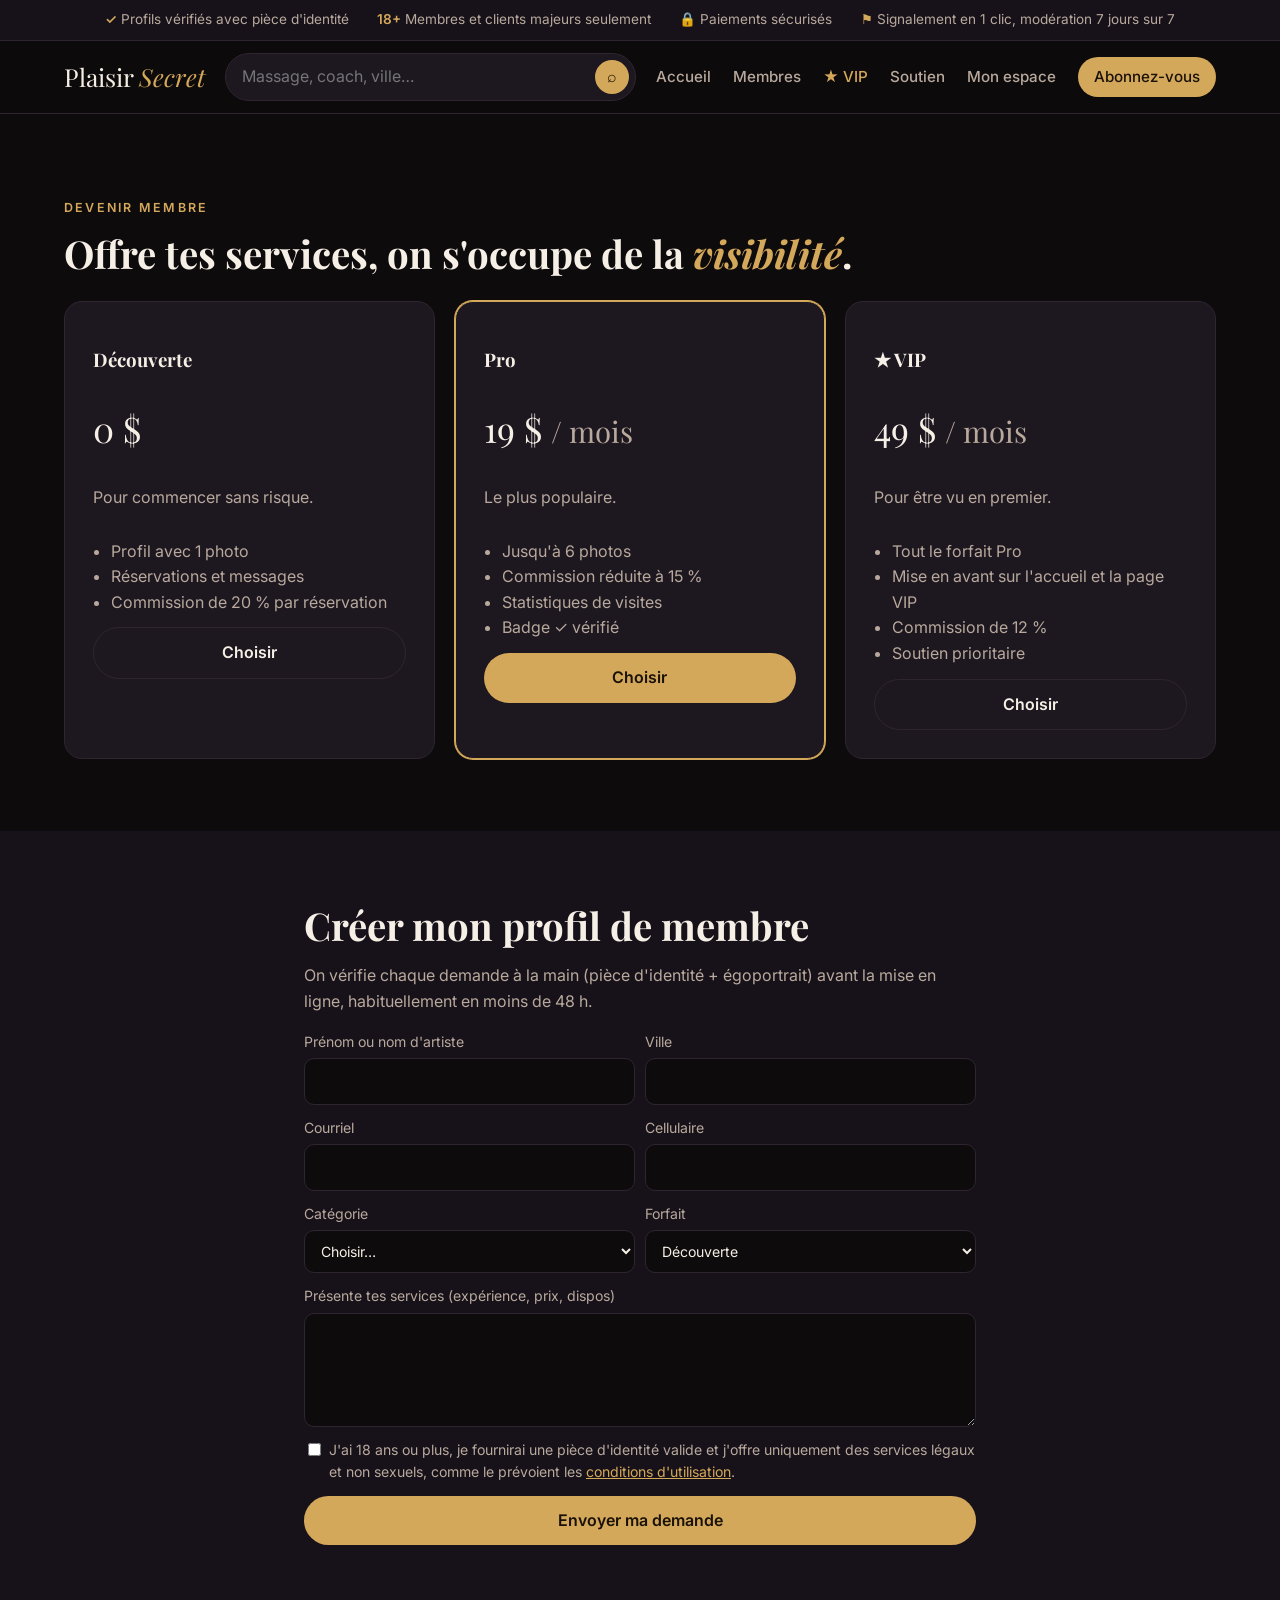
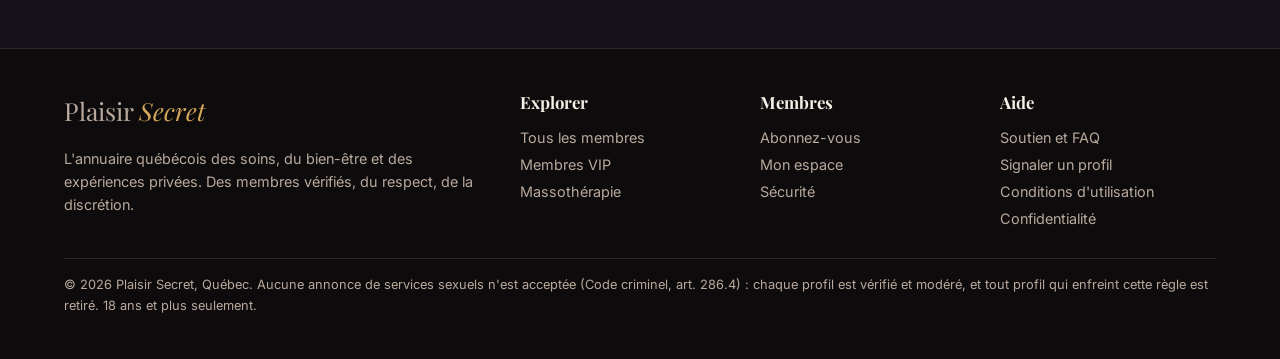
==== abonnement.html @ 3bf4d780 "Tutoiement partout dans les textes du site Co-Authored-By: Claude Opus 5.5 <noreply@anthropic.com> C" ====
<!doctype html>
<html lang="fr-CA" data-theme="velours">
<head>
  <meta charset="utf-8">
  <meta name="viewport" content="width=device-width, initial-scale=1">
  <title>Abonnez-vous · Plaisir Secret</title>
  <meta name="description" content="Deviens membre de Plaisir Secret et offre tes services aux visiteurs du Québec.">
  <link rel="preconnect" href="https://fonts.googleapis.com">
  <link rel="preconnect" href="https://fonts.gstatic.com" crossorigin>
  <link rel="stylesheet" href="https://fonts.googleapis.com/css2?family=Cormorant+Garamond:ital,wght@0,500;0,600;1,500&family=DM+Sans:wght@400;500;700&family=DM+Serif+Display:ital@0;1&family=Inter:wght@400;500;600;700&family=Lato:wght@400;700&family=Montserrat:wght@600;800&family=Playfair+Display:ital,wght@0,500;0,700;1,500&display=swap">
  <link rel="stylesheet" href="styles.css">
  <script src="config.js"></script>
</head>
<body data-page="abonnement">
<div id="site-header"></div>
<main>

<section class="section"><div class="wrap">
  <div class="section-head"><div><p class="eyebrow">Devenir membre</p><h2>Offre tes services, on s'occupe de la <em>visibilité</em>.</h2></div></div>
  <div class="plans">
    <div class="plan"><h3>Découverte</h3><div class="p">0 $</div><p class="muted">Pour commencer sans risque.</p><ul><li>Profil avec 1 photo</li><li>Réservations et messages</li><li>Commission de 20 % par réservation</li></ul><a class="btn btn-ghost" href="#inscription">Choisir</a></div>
    <div class="plan top"><h3>Pro</h3><div class="p">19 $ <small class="muted">/ mois</small></div><p class="muted">Le plus populaire.</p><ul><li>Jusqu'à 6 photos</li><li>Commission réduite à 15 %</li><li>Statistiques de visites</li><li>Badge ✓ vérifié</li></ul><a class="btn" href="#inscription">Choisir</a></div>
    <div class="plan"><h3>★ VIP</h3><div class="p">49 $ <small class="muted">/ mois</small></div><p class="muted">Pour être vu en premier.</p><ul><li>Tout le forfait Pro</li><li>Mise en avant sur l'accueil et la page VIP</li><li>Commission de 12 %</li><li>Soutien prioritaire</li></ul><a class="btn btn-ghost" href="#inscription">Choisir</a></div>
  </div>
</div></section>
<section class="section section-alt" id="inscription"><div class="wrap" style="max-width:720px">
  <h2>Créer mon profil de membre</h2>
  <p class="muted">On vérifie chaque demande à la main (pièce d'identité + égoportrait) avant la mise en ligne, habituellement en moins de 48 h.</p>
  <form class="form" data-form="inscription">
    <input type="hidden" name="_sujet" value="Nouvelle inscription de membre">
    <div class="two"><label>Prénom ou nom d'artiste<input name="nom" required></label><label>Ville<input name="ville" required></label></div>
    <div class="two"><label>Courriel<input type="email" name="courriel" required></label><label>Cellulaire<input type="tel" name="telephone" required></label></div>
    <div class="two"><label>Catégorie<select name="categorie" required><option value="">Choisir…</option><option>Massothérapie</option><option>Soins et bien-être</option><option>Coaching</option><option>Accompagnement et sorties</option><option>Ménage</option><option>Espaces privés</option></select></label>
    <label>Forfait<select name="forfait"><option>Découverte</option><option>Pro</option><option>VIP</option></select></label></div>
    <label>Présente tes services (expérience, prix, dispos)<textarea name="presentation" rows="4" required></textarea></label>
    <label class="check"><input type="checkbox" required> <span>J'ai 18 ans ou plus, je fournirai une pièce d'identité valide et j'offre uniquement des services légaux et non sexuels, comme le prévoient les <a href="conditions.html">conditions d'utilisation</a>.</span></label>
    <button class="btn" type="submit">Envoyer ma demande</button>
    <p class="form-status" role="status"></p>
  </form>
</div></section>
</main>
<div id="site-footer"></div>
<script src="data.js"></script>
<script src="layout.js"></script>
<script src="script.js"></script>
</body>
</html>
---- styles.css ----
/* ===== Plaisir Secret : styles =====
   Les couleurs du site sont regroupées par thème (data-theme sur <html>).
   Pour changer de thème, modifie data-theme dans layout.js (THEME_PAR_DEFAUT). */

:root, [data-theme="velours"] {
  /* A. Velours noir et or */
  --bg: #0e0b0d; --bg-alt: #17121a; --card: #1d1720; --text: #f6efe6; --muted: #b8a99c;
  --accent: #d4a85a; --accent-2: #f1d595; --on-accent: #1a1208; --line: #2f2530;
  --hero-overlay: linear-gradient(90deg, rgba(14,11,13,.95) 0%, rgba(14,11,13,.75) 45%, rgba(14,11,13,.2) 100%);
  --font-title: "Playfair Display", Georgia, serif; --font-body: "Inter", system-ui, sans-serif;
  --radius: 14px; --badge: #2a2216;
}
[data-theme="bordeaux"] {
  /* B. Bordeaux et rose poudré */
  --bg: #1f0a10; --bg-alt: #2a0f17; --card: #33131d; --text: #fbeef0; --muted: #d9b3bb;
  --accent: #e8a4b0; --accent-2: #f7d3d9; --on-accent: #3a0d18; --line: #4a1d2a;
  --hero-overlay: linear-gradient(90deg, rgba(31,10,16,.96) 0%, rgba(58,12,26,.75) 50%, rgba(31,10,16,.15) 100%);
  --font-title: "Cormorant Garamond", Georgia, serif; --font-body: "Lato", system-ui, sans-serif;
  --radius: 4px; --badge: #4a1d2a;
}
[data-theme="nuit"] {
  /* C. Nuit violette et néon rose */
  --bg: #0b0716; --bg-alt: #130c24; --card: #1a1130; --text: #f3eefe; --muted: #a99cc8;
  --accent: #ff4fa3; --accent-2: #b46bff; --on-accent: #ffffff; --line: #2c1f4a;
  --hero-overlay: linear-gradient(100deg, rgba(11,7,22,.96) 0%, rgba(40,10,60,.78) 50%, rgba(11,7,22,.2) 100%);
  --font-title: "Montserrat", system-ui, sans-serif; --font-body: "Inter", system-ui, sans-serif;
  --radius: 18px; --badge: #2c1645;
}
[data-theme="creme"] {
  /* D. Crème, terracotta et noir (clair, spa chic) */
  --bg: #f7f1ea; --bg-alt: #efe5da; --card: #ffffff; --text: #2a1d17; --muted: #7a665a;
  --accent: #b5543b; --accent-2: #d98a6c; --on-accent: #ffffff; --line: #e2d3c4;
  --hero-overlay: linear-gradient(90deg, rgba(247,241,234,.97) 0%, rgba(247,241,234,.85) 45%, rgba(247,241,234,.05) 100%);
  --font-title: "DM Serif Display", Georgia, serif; --font-body: "DM Sans", system-ui, sans-serif;
  --radius: 10px; --badge: #f3e0d6;
}
[data-theme="nuit"] .btn { background: linear-gradient(90deg, var(--accent), var(--accent-2)); }
[data-theme="nuit"] .logo span, [data-theme="nuit"] h1 em { background: linear-gradient(90deg, var(--accent), var(--accent-2)); -webkit-background-clip: text; background-clip: text; color: transparent; }
[data-theme="bordeaux"] h1, [data-theme="bordeaux"] h2 { font-weight: 500; letter-spacing: .01em; }
[data-theme="nuit"] h1, [data-theme="nuit"] h2 { font-weight: 800; letter-spacing: -.02em; }

* { box-sizing: border-box; }
html { scroll-behavior: smooth; }
body { margin: 0; background: var(--bg); color: var(--text); font-family: var(--font-body); line-height: 1.6; font-size: 16px; }
img { max-width: 100%; display: block; }
a { color: var(--accent); }
h1, h2, h3 { font-family: var(--font-title); line-height: 1.15; }
h1 em, h2 em { font-style: italic; color: var(--accent); }
.wrap { max-width: 1200px; margin: 0 auto; padding: 0 24px; }
.muted { color: var(--muted); }
.hidden { display: none !important; }

/* ----- Barre du haut ----- */
.topbar { position: sticky; top: 0; z-index: 20; background: color-mix(in srgb, var(--bg) 92%, transparent); backdrop-filter: blur(10px); border-bottom: 1px solid var(--line); }
.topbar .wrap { display: flex; align-items: center; gap: 20px; height: 72px; }
.logo { font-family: var(--font-title); font-size: 1.55rem; color: var(--text); text-decoration: none; white-space: nowrap; }
.logo span { color: var(--accent); font-style: italic; }
.search { flex: 1; display: flex; align-items: center; max-width: 420px; background: var(--card); border: 1px solid var(--line); border-radius: 999px; padding: 0 6px 0 16px; }
.search input { flex: 1; border: 0; background: transparent; color: var(--text); font: inherit; padding: 10px 0; outline: none; min-width: 0; }
.search button { border: 0; background: var(--accent); color: var(--on-accent); border-radius: 999px; width: 34px; height: 34px; cursor: pointer; font-size: 1rem; }
.mainnav { display: flex; align-items: center; gap: 22px; margin-left: auto; }
.mainnav a { color: var(--muted); text-decoration: none; font-weight: 500; font-size: .95rem; }
.mainnav a:hover, .mainnav a.actif { color: var(--text); }
.mainnav a.vip { color: var(--accent); }
.burger { display: none; margin-left: auto; background: none; border: 1px solid var(--line); color: var(--text); border-radius: 8px; padding: 6px 10px; font-size: 1.1rem; }

/* ----- Boutons ----- */
.btn { display: inline-flex; align-items: center; justify-content: center; gap: 8px; padding: 12px 22px; border: none; border-radius: 999px; background: var(--accent); color: var(--on-accent) !important; font: inherit; font-weight: 600; text-decoration: none; cursor: pointer; white-space: nowrap; }
.btn:hover { filter: brightness(1.08); }
.btn-small { padding: 8px 16px; font-size: .9rem; }
.btn-ghost { background: transparent !important; color: var(--text) !important; border: 1px solid var(--line); }
.btn-ghost:hover { border-color: var(--accent); }
.btn-block { width: 100%; }

/* ----- Bandeau confiance ----- */
.trustbar { background: var(--bg-alt); border-bottom: 1px solid var(--line); font-size: .85rem; color: var(--muted); }
.trustbar .wrap { display: flex; gap: 28px; justify-content: center; flex-wrap: wrap; padding-top: 9px; padding-bottom: 9px; }
.trustbar b { color: var(--accent); font-weight: 600; }

/* ----- Accueil ----- */
.hero { position: relative; min-height: 520px; display: flex; align-items: center; background: var(--bg) url("assets/img/hero.jpg") right center / cover no-repeat; }
.hero::before { content: ""; position: absolute; inset: 0; background: var(--hero-overlay); }
.hero .wrap { position: relative; width: 100%; }
.hero-text { max-width: 580px; }
.eyebrow { color: var(--accent); letter-spacing: .18em; text-transform: uppercase; font-size: .78rem; font-weight: 600; }
.hero h1 { font-size: clamp(2.2rem, 5vw, 3.8rem); margin: 10px 0 18px; }
.lead { color: var(--muted); font-size: 1.12rem; margin: 0 0 28px; }
.hero-actions { display: flex; gap: 12px; flex-wrap: wrap; }
.hero-stats { display: flex; gap: 32px; margin-top: 36px; }
.hero-stats strong { display: block; font-family: var(--font-title); font-size: 1.7rem; color: var(--text); }
.hero-stats span { color: var(--muted); font-size: .85rem; }

.section { padding: 72px 0; }
.section-alt { background: var(--bg-alt); }
.section-head { display: flex; justify-content: space-between; align-items: end; gap: 16px; margin-bottom: 26px; flex-wrap: wrap; }
.section h2 { font-size: clamp(1.7rem, 3vw, 2.4rem); margin: 0; }

.chips { display: flex; gap: 10px; flex-wrap: wrap; margin-bottom: 28px; }
.chip { border: 1px solid var(--line); background: var(--card); color: var(--muted); padding: 8px 16px; border-radius: 999px; cursor: pointer; font: inherit; font-size: .9rem; }
.chip.actif, .chip:hover { border-color: var(--accent); color: var(--text); }
.chip.actif { background: var(--accent); color: var(--on-accent); }

/* ----- Grille de profils ----- */
.grid { display: grid; grid-template-columns: repeat(auto-fill, minmax(230px, 1fr)); gap: 22px; }
.pcard { position: relative; display: block; background: var(--card); border: 1px solid var(--line); border-radius: var(--radius); overflow: hidden; text-decoration: none; color: var(--text); transition: transform .2s, border-color .2s; }
.pcard:hover { transform: translateY(-4px); border-color: var(--accent); }
.pcard .ph { aspect-ratio: 4 / 5; overflow: hidden; position: relative; }
.pcard .ph img { width: 100%; height: 100%; object-fit: cover; }
.pcard .ph::after { content: ""; position: absolute; inset: 55% 0 0; background: linear-gradient(transparent, rgba(0,0,0,.65)); }
.pcard .over { position: absolute; left: 14px; right: 14px; bottom: 12px; z-index: 1; color: #fff; }
.pcard .over h3 { margin: 0; font-size: 1.35rem; color: #fff; }
.pcard .over small { opacity: .9; }
.pcard .body { padding: 12px 14px 14px; display: grid; gap: 4px; }
.pcard .cat { font-size: .78rem; text-transform: uppercase; letter-spacing: .1em; color: var(--accent); font-weight: 600; }
.pcard .row { display: flex; justify-content: space-between; align-items: center; font-size: .9rem; color: var(--muted); }
.pcard .price { color: var(--text); font-weight: 700; }
.tags { position: absolute; top: 12px; left: 12px; right: 12px; display: flex; justify-content: space-between; z-index: 1; }
.badge { display: inline-flex; align-items: center; gap: 4px; font-size: .72rem; font-weight: 700; padding: 4px 9px; border-radius: 999px; background: rgba(0,0,0,.6); color: #fff; backdrop-filter: blur(4px); }
.badge.ok { background: rgba(22, 120, 80, .9); }
.badge.vip { background: var(--accent); color: var(--on-accent); }
.empty { color: var(--muted); padding: 30px 0; }

/* ----- Sécurité ----- */
.safety { display: grid; grid-template-columns: repeat(4, 1fr); gap: 18px; }
.safety .item { background: var(--card); border: 1px solid var(--line); border-radius: var(--radius); padding: 22px; }
.safety .ico { font-size: 1.6rem; }
.safety h3 { margin: 8px 0 6px; font-size: 1.15rem; }
.safety p { margin: 0; color: var(--muted); font-size: .93rem; }

.cta-band { display: grid; grid-template-columns: 1.2fr 1fr; gap: 30px; align-items: center; background: var(--card); border: 1px solid var(--line); border-radius: calc(var(--radius) + 6px); padding: 40px; }
.cta-band ul { margin: 0; padding-left: 20px; color: var(--muted); }

/* ----- Profil ----- */
.crumbs { font-size: .88rem; color: var(--muted); padding: 18px 0 0; }
.crumbs a { color: var(--muted); }
.profile { display: grid; grid-template-columns: 1.05fr 1fr 360px; gap: 30px; padding: 22px 0 70px; align-items: start; }
.gallery img { width: 100%; aspect-ratio: 4 / 5; object-fit: cover; border-radius: var(--radius); }
.profile h1 { font-size: 2.6rem; margin: 0; }
.profile .sub { color: var(--muted); margin: 6px 0 14px; }
.badges { display: flex; gap: 8px; flex-wrap: wrap; margin-bottom: 18px; }
.badges .badge { position: static; font-size: .78rem; padding: 6px 11px; }
.badge.soft { background: var(--badge); color: var(--text); }
.block { border-top: 1px solid var(--line); padding: 18px 0; }
.block h2 { font-size: 1.25rem; margin: 0 0 10px; }
.block p { margin: 0; color: var(--muted); }
.svc { display: flex; justify-content: space-between; gap: 12px; padding: 9px 0; border-bottom: 1px dashed var(--line); }
.svc:last-child { border: 0; }
.svc b { white-space: nowrap; color: var(--accent); }
.week { display: grid; grid-template-columns: repeat(7, 1fr); gap: 6px; text-align: center; font-size: .78rem; }
.week div { background: var(--card); border: 1px solid var(--line); border-radius: 8px; padding: 8px 2px; }
.week div.off { opacity: .4; }
.week strong { display: block; text-transform: capitalize; font-size: .82rem; }
.booking { position: sticky; top: 92px; background: var(--card); border: 1px solid var(--line); border-radius: calc(var(--radius) + 4px); padding: 22px; display: grid; gap: 12px; }
.booking .from { font-size: .9rem; color: var(--muted); }
.booking .from b { font-size: 1.7rem; color: var(--text); font-family: var(--font-title); }
.contact-row { display: grid; grid-template-columns: 1fr 1fr; gap: 10px; }
.secure-note { font-size: .8rem; color: var(--muted); text-align: center; margin: 0; }
.report { background: none; border: 0; color: var(--muted); font: inherit; font-size: .85rem; text-decoration: underline; cursor: pointer; padding: 0; }
.tips { background: var(--bg-alt); border: 1px solid var(--line); border-radius: var(--radius); padding: 16px; font-size: .88rem; color: var(--muted); }
.tips strong { color: var(--text); }
.tips ul { margin: 6px 0 0; padding-left: 18px; }

/* ----- Formulaires ----- */
.form { display: grid; gap: 12px; }
.form label { display: grid; gap: 5px; font-size: .88rem; color: var(--muted); }
.form input, .form select, .form textarea { width: 100%; padding: 11px 12px; border-radius: 10px; border: 1px solid var(--line); background: var(--bg); color: var(--text); font: inherit; }
.form input:focus, .form select:focus, .form textarea:focus { outline: 2px solid var(--accent); border-color: transparent; }
.form .two { display: grid; grid-template-columns: 1fr 1fr; gap: 10px; }
.check { display: flex !important; grid-template-columns: none; gap: 9px; align-items: flex-start; }
.check input { width: auto !important; margin-top: 4px; }
.form-status { min-height: 1.3em; color: var(--accent); margin: 0; font-size: .9rem; }

/* ----- Modale ----- */
.modal { position: fixed; inset: 0; z-index: 50; background: rgba(0,0,0,.65); display: grid; place-items: center; padding: 16px; }
.modal-box { background: var(--card); border: 1px solid var(--line); border-radius: calc(var(--radius) + 4px); padding: 26px; width: min(480px, 100%); max-height: 90vh; overflow: auto; }
.modal-box h2 { margin-top: 0; }
.modal-close { float: right; background: none; border: 0; color: var(--muted); font-size: 1.4rem; cursor: pointer; }

/* ----- Espace membre ----- */
.dash { display: grid; grid-template-columns: 240px 1fr; gap: 28px; padding: 30px 0 70px; }
.side { background: var(--card); border: 1px solid var(--line); border-radius: var(--radius); padding: 18px; align-self: start; display: grid; gap: 4px; }
.side .me { display: flex; gap: 12px; align-items: center; padding-bottom: 14px; margin-bottom: 8px; border-bottom: 1px solid var(--line); }
.side .me img { width: 52px; height: 52px; border-radius: 50%; object-fit: cover; }
.side a { color: var(--muted); text-decoration: none; padding: 9px 10px; border-radius: 8px; font-size: .93rem; }
.side a.actif, .side a:hover { background: var(--bg-alt); color: var(--text); }
.panel { background: var(--card); border: 1px solid var(--line); border-radius: var(--radius); padding: 26px; margin-bottom: 22px; }
.panel h2 { margin: 0 0 4px; font-size: 1.4rem; }
.panel > p.muted { margin: 0 0 18px; font-size: .92rem; }
.status-row { display: grid; grid-template-columns: repeat(4, 1fr); gap: 14px; margin-bottom: 22px; }
.stat { background: var(--card); border: 1px solid var(--line); border-radius: var(--radius); padding: 16px; }
.stat strong { display: block; font-size: 1.5rem; font-family: var(--font-title); }
.stat span { color: var(--muted); font-size: .85rem; }
.stat.ok strong { color: #2fae74; }
.photo-edit { display: flex; gap: 18px; align-items: center; }
.photo-edit img { width: 110px; height: 130px; object-fit: cover; border-radius: var(--radius); }
.svc-pick { display: grid; grid-template-columns: repeat(3, 1fr); gap: 10px; }
.svc-pick label { border: 1px solid var(--line); border-radius: 10px; padding: 10px 12px; display: flex; gap: 8px; align-items: center; color: var(--text); cursor: pointer; }
.svc-pick input { width: auto; }
.svc-pick label:has(input:checked) { border-color: var(--accent); background: var(--badge); }
.avail { display: grid; grid-template-columns: 70px repeat(2, 1fr) 70px; gap: 8px 10px; align-items: center; font-size: .9rem; }
.avail input[type="time"] { padding: 7px 8px; }
.legal-note { font-size: .82rem; color: var(--muted); border-left: 3px solid var(--accent); padding: 8px 12px; background: var(--bg-alt); border-radius: 0 8px 8px 0; }

/* ----- Abonnement ----- */
.plans { display: grid; grid-template-columns: repeat(3, 1fr); gap: 20px; }
.plan { background: var(--card); border: 1px solid var(--line); border-radius: calc(var(--radius) + 4px); padding: 28px; display: grid; gap: 12px; align-content: start; }
.plan.top { border-color: var(--accent); box-shadow: 0 0 0 1px var(--accent); }
.plan .p { font-family: var(--font-title); font-size: 2.2rem; }
.plan ul { margin: 0; padding-left: 18px; color: var(--muted); }

/* ----- FAQ / pages texte ----- */
.faq details { background: var(--card); border: 1px solid var(--line); border-radius: var(--radius); padding: 16px 20px; margin-bottom: 10px; }
.faq summary { cursor: pointer; font-weight: 600; }
.faq p { color: var(--muted); margin: 10px 0 0; }
.legal { max-width: 780px; margin: 0 auto; padding: 50px 24px; }
.legal h2 { margin-top: 32px; font-size: 1.35rem; }
.legal p, .legal li { color: var(--muted); }

/* ----- Pied de page ----- */
.footer { border-top: 1px solid var(--line); padding: 40px 0 30px; color: var(--muted); font-size: .9rem; }
.footer .cols { display: grid; grid-template-columns: 2fr 1fr 1fr 1fr; gap: 24px; }
.footer h4 { color: var(--text); margin: 0 0 8px; font-family: var(--font-title); font-size: 1.05rem; }
.footer a { color: var(--muted); text-decoration: none; display: block; padding: 2px 0; }
.footer a:hover { color: var(--accent); }
.footer .law { margin-top: 26px; padding-top: 16px; border-top: 1px solid var(--line); font-size: .8rem; }

/* ----- Téléphone ----- */
@media (max-width: 1000px) {
  .profile { grid-template-columns: 1fr 1fr; }
  .booking { grid-column: 1 / -1; position: static; }
  .safety { grid-template-columns: 1fr 1fr; }
  .search { display: none; }
}
@media (max-width: 760px) {
  .wrap { padding: 0 16px; }
  .topbar .wrap { height: 62px; }
  .burger { display: block; }
  .mainnav { display: none; position: absolute; top: 62px; left: 0; right: 0; flex-direction: column; align-items: stretch; gap: 0; background: var(--bg); border-bottom: 1px solid var(--line); padding: 8px 16px 16px; }
  .mainnav.open { display: flex; }
  .mainnav a { padding: 10px 0; }
  .mobile-search { display: flex !important; max-width: none; margin: 12px 0 0; }
  .hero { min-height: 460px; background-position: 70% center; }
  .hero-stats { gap: 20px; }
  .grid { grid-template-columns: 1fr 1fr; gap: 12px; }
  .pcard .over h3 { font-size: 1.1rem; }
  .profile, .dash, .cta-band, .plans, .footer .cols, .status-row { grid-template-columns: 1fr; }
  .safety { grid-template-columns: 1fr; }
  .svc-pick { grid-template-columns: 1fr 1fr; }
  .form .two { grid-template-columns: 1fr; }
  .cta-band { padding: 24px; }
  .section { padding: 52px 0; }
}
@media (max-width: 760px) {
  .hero::before { background: linear-gradient(180deg, color-mix(in srgb, var(--bg) 70%, transparent) 0%, color-mix(in srgb, var(--bg) 92%, transparent) 100%); }
}
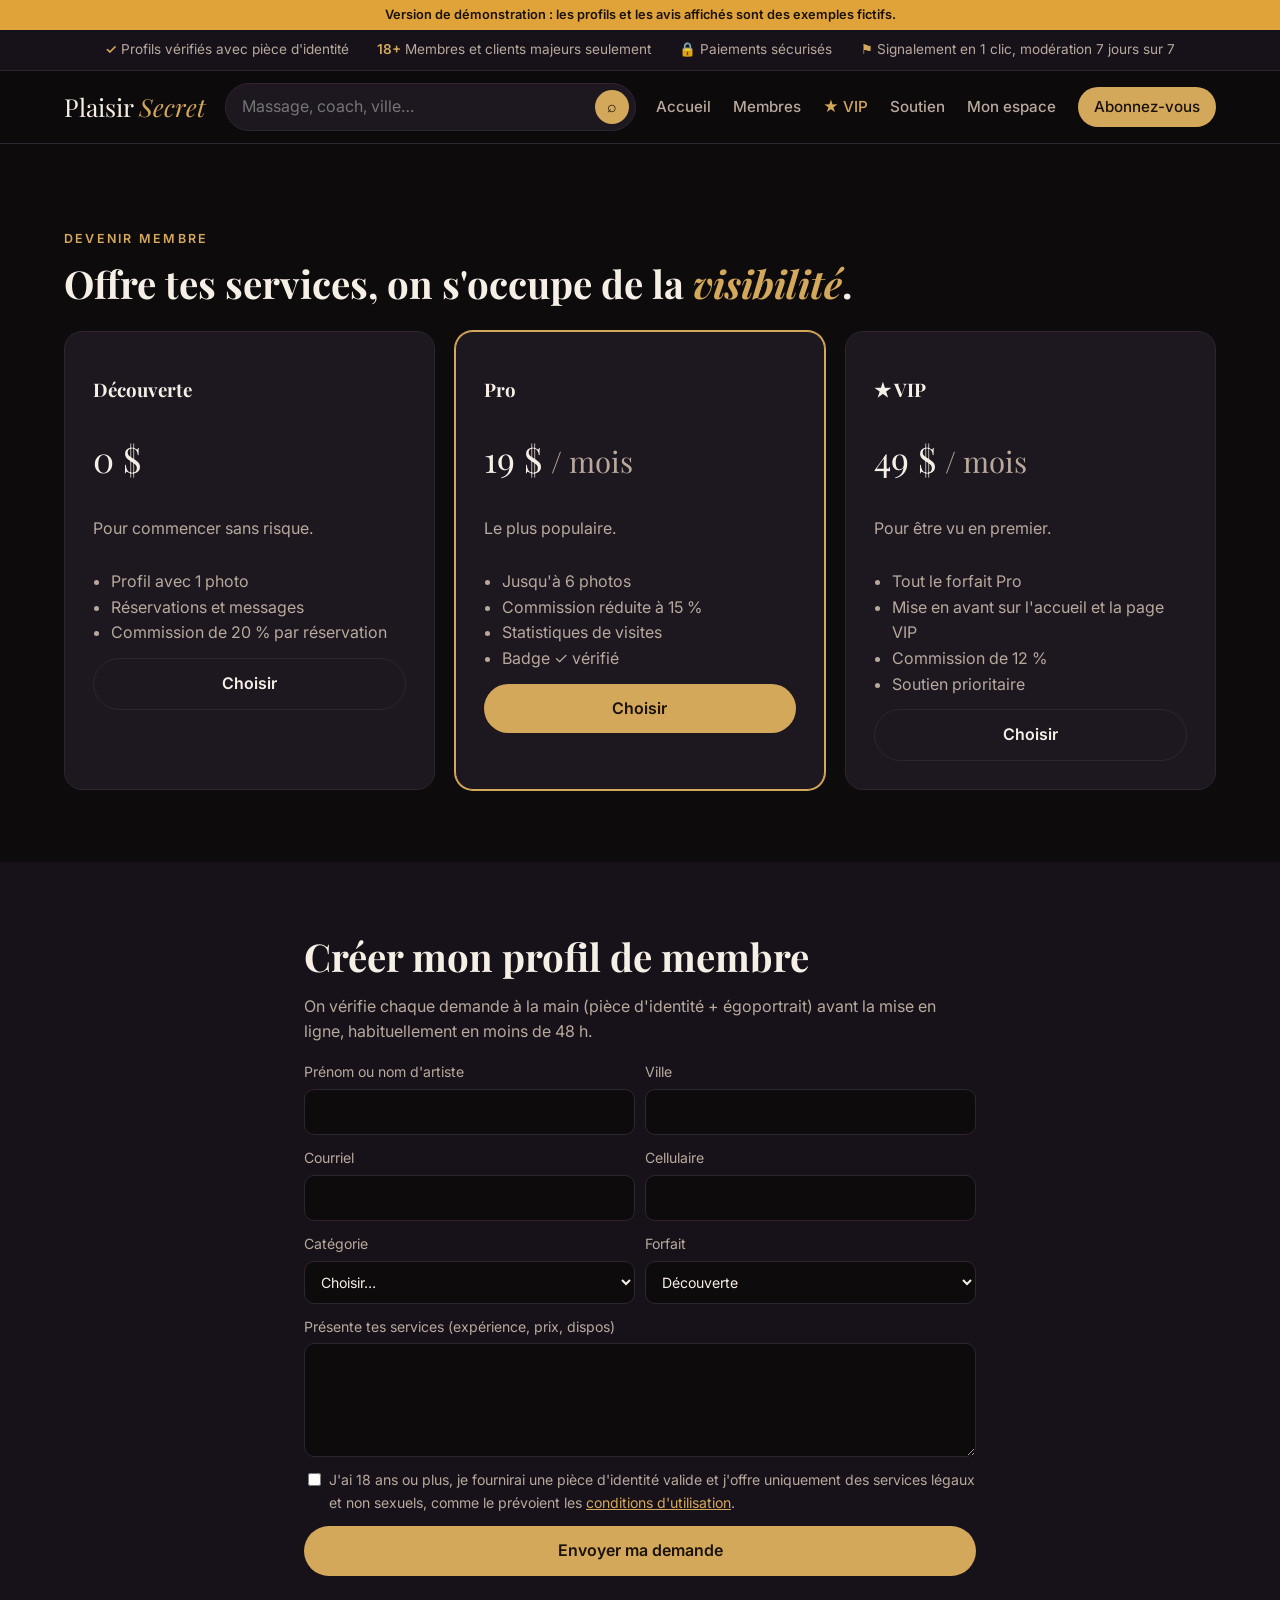
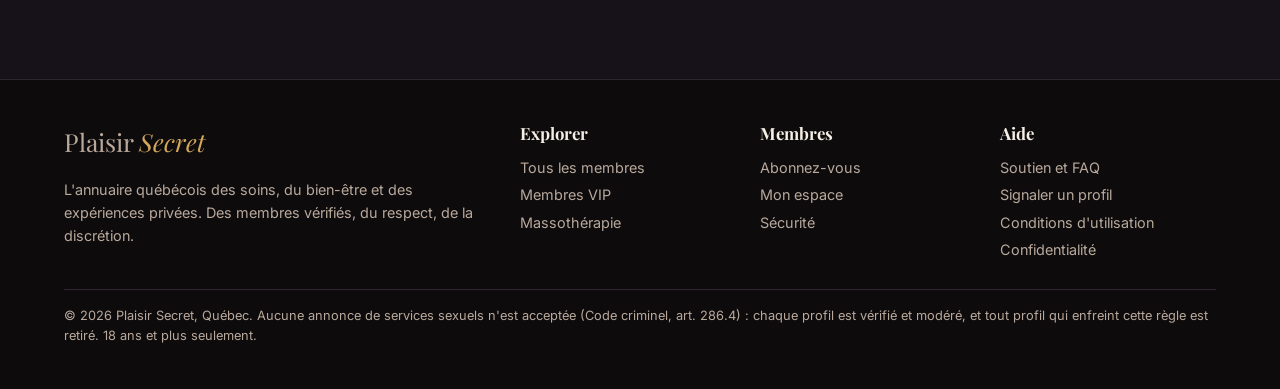
==== commit 12fc4c99: "Étape 4 : accompagnatrices, avis vérifiés et préparation du lancement Trois profils d'accompagnement" ====
--- a/abonnement.html
+++ b/abonnement.html
@@ -2,12 +2,27 @@
 <html lang="fr-CA" data-theme="velours">
 <head>
   <meta charset="utf-8">
-  <meta name="viewport" content="width=device-width, initial-scale=1">
+  <meta name="viewport" content="width=device-width, initial-scale=1, viewport-fit=cover">
   <title>Abonnez-vous · Plaisir Secret</title>
   <meta name="description" content="Deviens membre de Plaisir Secret et offre tes services aux visiteurs du Québec.">
   <link rel="preconnect" href="https://fonts.googleapis.com">
   <link rel="preconnect" href="https://fonts.gstatic.com" crossorigin>
-  <link rel="stylesheet" href="https://fonts.googleapis.com/css2?family=Cormorant+Garamond:ital,wght@0,500;0,600;1,500&family=DM+Sans:wght@400;500;700&family=DM+Serif+Display:ital@0;1&family=Inter:wght@400;500;600;700&family=Lato:wght@400;700&family=Montserrat:wght@600;800&family=Playfair+Display:ital,wght@0,500;0,700;1,500&display=swap">
+  <link rel="stylesheet" href="https://fonts.googleapis.com/css2?family=Inter:wght@400;500;600;700&family=Playfair+Display:ital,wght@0,500;0,700;1,500&display=swap">
+  <meta property="og:type" content="website">
+  <meta property="og:site_name" content="Plaisir Secret">
+  <meta property="og:locale" content="fr_CA">
+  <meta property="og:title" content="Plaisir Secret · Offre-toi l'expérience dont tu rêves en secret">
+  <meta property="og:description" content="Massothérapie, soins, coaching, accompagnement et salons privés au Québec. Membres vérifiés, paiement sécurisé.">
+  <meta property="og:image" content="https://plaisir-secret.vercel.app/assets/img/partage.jpg">
+  <meta name="twitter:card" content="summary_large_image">
+  <link rel="manifest" href="manifest.webmanifest">
+  <meta name="theme-color" content="#0e0b0d">
+  <meta name="apple-mobile-web-app-capable" content="yes">
+  <meta name="mobile-web-app-capable" content="yes">
+  <meta name="apple-mobile-web-app-status-bar-style" content="black-translucent">
+  <meta name="apple-mobile-web-app-title" content="Plaisir Secret">
+  <link rel="apple-touch-icon" href="assets/icons/apple-touch-icon.png">
+  <link rel="icon" type="image/png" href="assets/icons/icon-192.png">
   <link rel="stylesheet" href="styles.css">
   <script src="config.js"></script>
 </head>
@@ -18,9 +33,9 @@
 <section class="section"><div class="wrap">
   <div class="section-head"><div><p class="eyebrow">Devenir membre</p><h2>Offre tes services, on s'occupe de la <em>visibilité</em>.</h2></div></div>
   <div class="plans">
-    <div class="plan"><h3>Découverte</h3><div class="p">0 $</div><p class="muted">Pour commencer sans risque.</p><ul><li>Profil avec 1 photo</li><li>Réservations et messages</li><li>Commission de 20 % par réservation</li></ul><a class="btn btn-ghost" href="#inscription">Choisir</a></div>
-    <div class="plan top"><h3>Pro</h3><div class="p">19 $ <small class="muted">/ mois</small></div><p class="muted">Le plus populaire.</p><ul><li>Jusqu'à 6 photos</li><li>Commission réduite à 15 %</li><li>Statistiques de visites</li><li>Badge ✓ vérifié</li></ul><a class="btn" href="#inscription">Choisir</a></div>
-    <div class="plan"><h3>★ VIP</h3><div class="p">49 $ <small class="muted">/ mois</small></div><p class="muted">Pour être vu en premier.</p><ul><li>Tout le forfait Pro</li><li>Mise en avant sur l'accueil et la page VIP</li><li>Commission de 12 %</li><li>Soutien prioritaire</li></ul><a class="btn btn-ghost" href="#inscription">Choisir</a></div>
+    <div class="plan"><h3>Découverte</h3><div class="p">0 $</div><p class="muted">Pour commencer sans risque.</p><ul><li>Profil avec 1 photo</li><li>Réservations et messages</li><li>Commission de 20 % par réservation</li></ul><a class="btn btn-ghost" href="#inscription" data-forfait="decouverte">Choisir</a></div>
+    <div class="plan top"><h3>Pro</h3><div class="p">19 $ <small class="muted">/ mois</small></div><p class="muted">Le plus populaire.</p><ul><li>Jusqu'à 6 photos</li><li>Commission réduite à 15 %</li><li>Statistiques de visites</li><li>Badge ✓ vérifié</li></ul><a class="btn" href="#inscription" data-forfait="pro">Choisir</a></div>
+    <div class="plan"><h3>★ VIP</h3><div class="p">49 $ <small class="muted">/ mois</small></div><p class="muted">Pour être vu en premier.</p><ul><li>Tout le forfait Pro</li><li>Mise en avant sur l'accueil et la page VIP</li><li>Commission de 12 %</li><li>Soutien prioritaire</li></ul><a class="btn btn-ghost" href="#inscription" data-forfait="vip">Choisir</a></div>
   </div>
 </div></section>
 <section class="section section-alt" id="inscription"><div class="wrap" style="max-width:720px">
--- a/styles.css
+++ b/styles.css
@@ -253,3 +253,42 @@
 @media (max-width: 760px) {
   .hero::before { background: linear-gradient(180deg, color-mix(in srgb, var(--bg) 70%, transparent) 0%, color-mix(in srgb, var(--bg) 92%, transparent) 100%); }
 }
+
+/* ----- Appli mobile : barre d'onglets en bas ----- */
+.tabbar { display: none; }
+@media (max-width: 760px) {
+  body { padding-bottom: calc(64px + env(safe-area-inset-bottom)); }
+  .tabbar { display: grid; grid-template-columns: repeat(5, 1fr); position: fixed; left: 0; right: 0; bottom: 0; z-index: 30; background: color-mix(in srgb, var(--bg) 94%, transparent); backdrop-filter: blur(12px); border-top: 1px solid var(--line); padding-bottom: env(safe-area-inset-bottom); }
+  .tabbar a { display: grid; justify-items: center; gap: 2px; padding: 8px 0 9px; color: var(--muted); text-decoration: none; font-size: .68rem; font-weight: 600; }
+  .tabbar a span { font-size: 1.2rem; line-height: 1.1; }
+  .tabbar a.actif { color: var(--accent); }
+  .burger { display: none; }
+  .mainnav.open { display: none; }
+  .topbar .wrap { justify-content: space-between; }
+  .topbar .abo-mobile { display: inline-flex; }
+}
+.abo-mobile { display: none; }
+.installer { margin-top: 10px; }
+@media (max-width: 760px) {
+  .trustbar .wrap { flex-wrap: nowrap; overflow-x: auto; justify-content: flex-start; gap: 18px; white-space: nowrap; scrollbar-width: none; font-size: .78rem; padding-top: 7px; padding-bottom: 7px; }
+  .trustbar .wrap::-webkit-scrollbar { display: none; }
+  .gallery img { aspect-ratio: 1 / 1; }
+  .profile h1 { font-size: 2rem; }
+  .side { display: flex; overflow-x: auto; gap: 6px; padding: 10px; white-space: nowrap; scrollbar-width: none; }
+  .side .me { display: none; }
+  .side a { flex: none; }
+  .dash { padding-top: 16px; gap: 16px; }
+  .panel { padding: 18px; }
+  .avail { grid-template-columns: 44px 1fr 1fr; }
+  .avail .check { grid-column: 2 / -1; margin-top: -4px; }
+}
+@media (max-width: 760px) { .status-row { grid-template-columns: 1fr 1fr; gap: 10px; } .stat strong { font-size: 1.2rem; } }
+
+/* ----- Avis et bandeau démo ----- */
+.avis { background: var(--card); border: 1px solid var(--line); border-radius: var(--radius); padding: 14px 16px; margin-bottom: 10px; }
+.avis p { color: var(--text) !important; margin: 6px 0 !important; }
+.avis-tete { display: flex; justify-content: space-between; align-items: center; }
+.stars { color: var(--accent); letter-spacing: 2px; }
+.tag-demo { color: #e0a33a; font-weight: 600; }
+.tag-ok { color: #2fae74; font-weight: 600; }
+.demo-bar { background: #e0a33a; color: #1a1208; text-align: center; font-size: .8rem; font-weight: 600; padding: 5px 12px; }
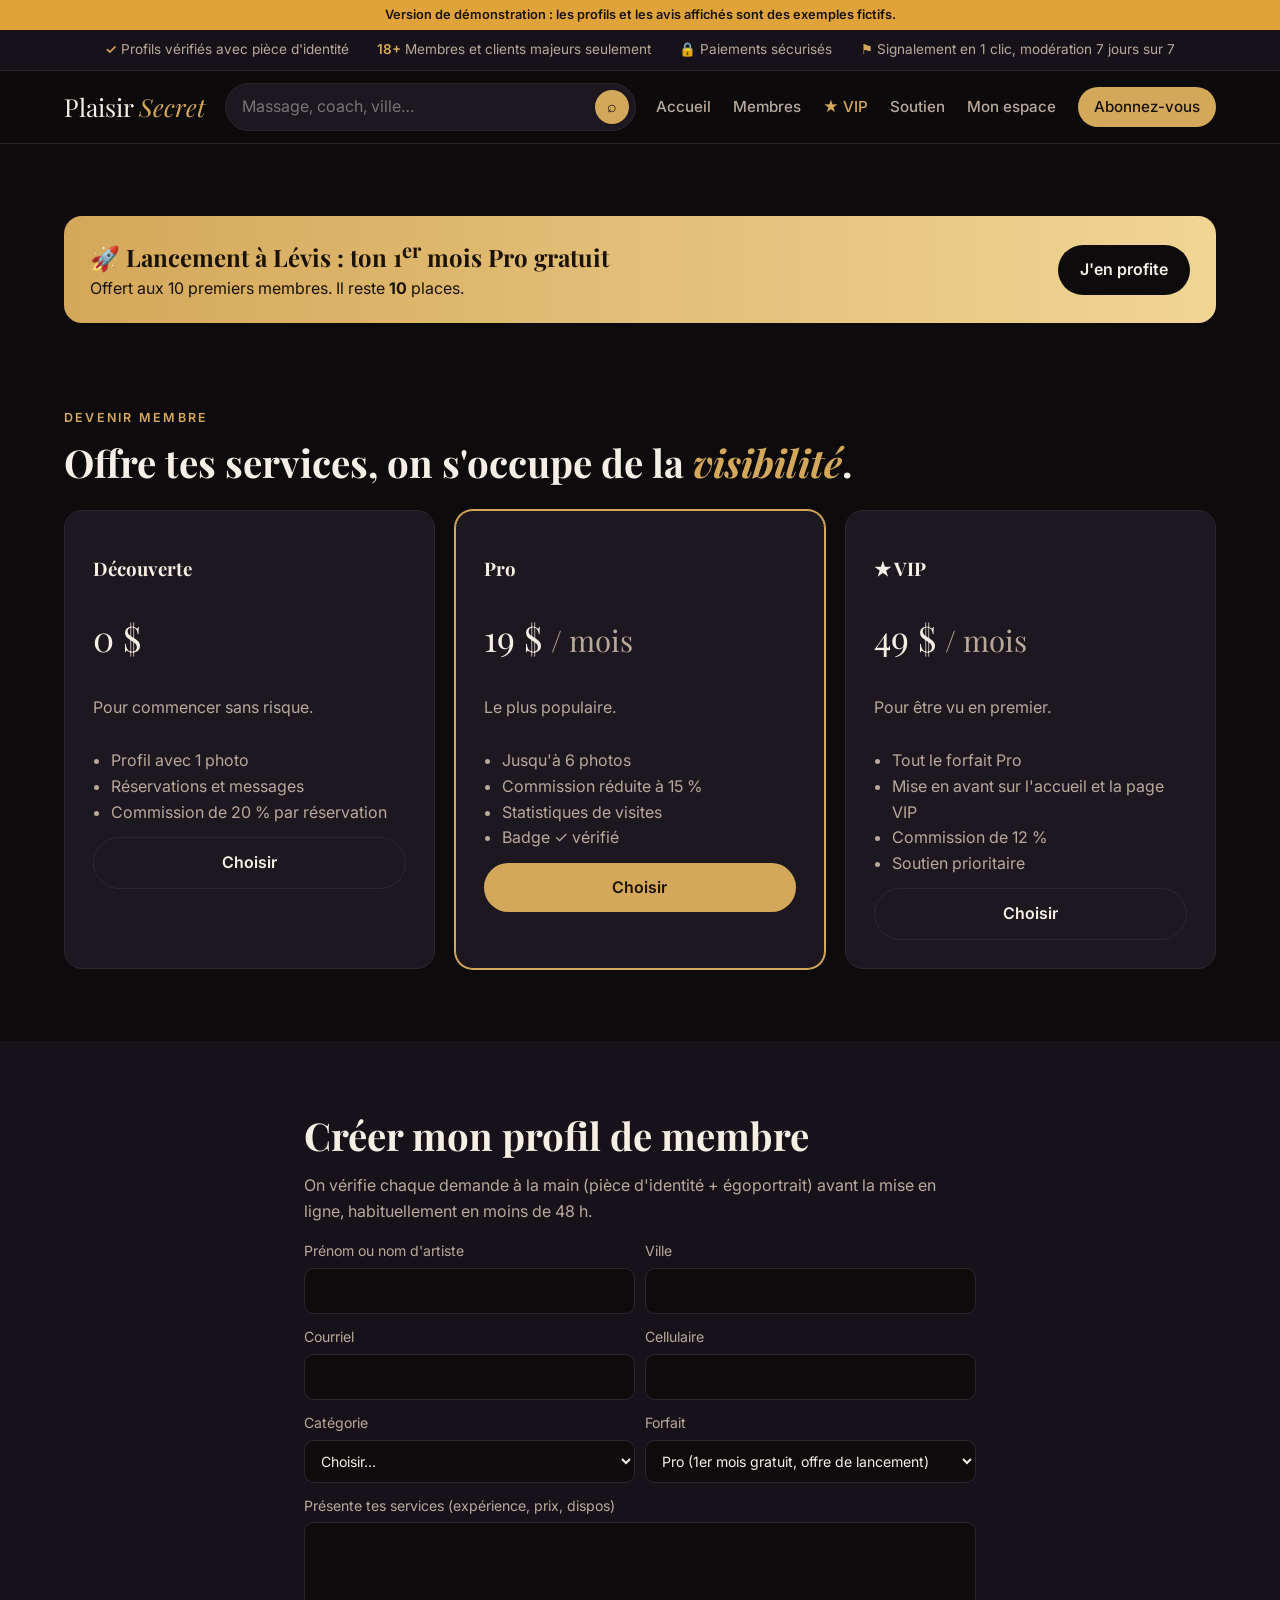
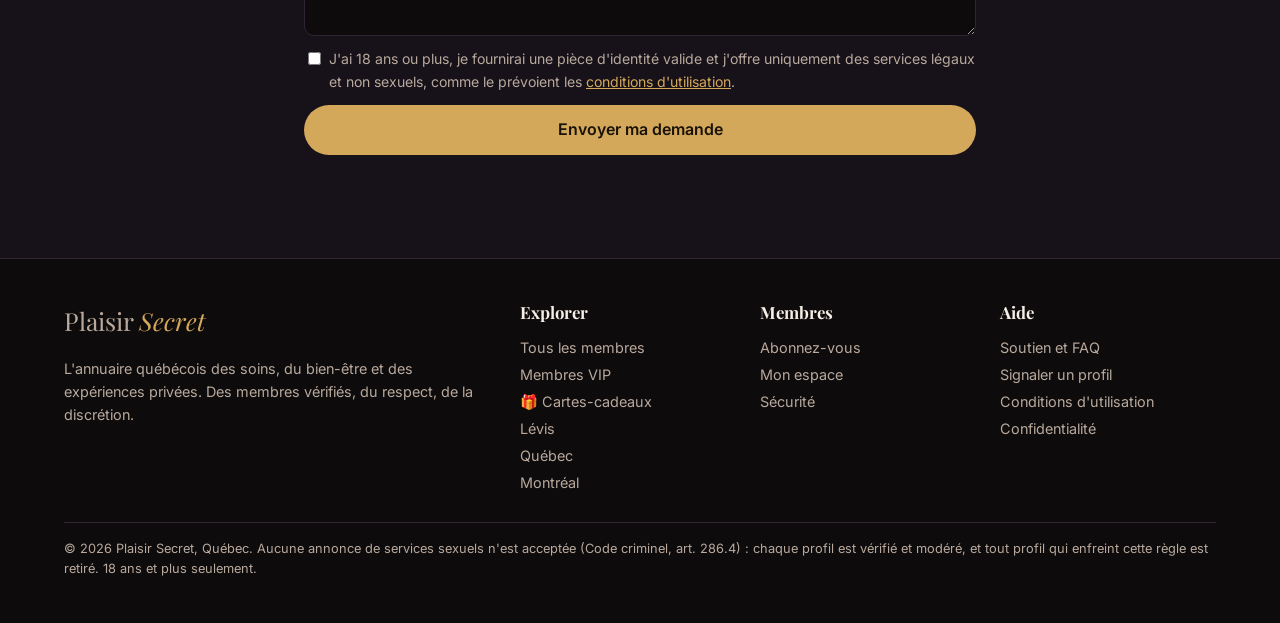
==== commit 30e2aac5: "Lancement à Lévis : offre, Dispo ce soir, cartes-cadeaux, pages par ville Offre de lancement (1er mo" ====
--- a/abonnement.html
+++ b/abonnement.html
@@ -30,6 +30,10 @@
 <div id="site-header"></div>
 <main>
 
+<section class="section" style="padding-bottom:0"><div class="wrap"><div class="promo">
+  <div><h3>🚀 Lancement à Lévis : ton 1<sup>er</sup> mois Pro gratuit</h3><p>Offert aux 10 premiers membres. Il reste <strong data-places>10</strong> places.</p></div>
+  <a class="btn" href="abonnement.html#inscription">J'en profite</a>
+</div></div></section>
 <section class="section"><div class="wrap">
   <div class="section-head"><div><p class="eyebrow">Devenir membre</p><h2>Offre tes services, on s'occupe de la <em>visibilité</em>.</h2></div></div>
   <div class="plans">
@@ -46,7 +50,7 @@
     <div class="two"><label>Prénom ou nom d'artiste<input name="nom" required></label><label>Ville<input name="ville" required></label></div>
     <div class="two"><label>Courriel<input type="email" name="courriel" required></label><label>Cellulaire<input type="tel" name="telephone" required></label></div>
     <div class="two"><label>Catégorie<select name="categorie" required><option value="">Choisir…</option><option>Massothérapie</option><option>Soins et bien-être</option><option>Coaching</option><option>Accompagnement et sorties</option><option>Ménage</option><option>Espaces privés</option></select></label>
-    <label>Forfait<select name="forfait"><option>Découverte</option><option>Pro</option><option>VIP</option></select></label></div>
+    <label>Forfait<select name="forfait"><option>Découverte</option><option selected>Pro (1er mois gratuit, offre de lancement)</option><option>VIP</option></select></label></div>
     <label>Présente tes services (expérience, prix, dispos)<textarea name="presentation" rows="4" required></textarea></label>
     <label class="check"><input type="checkbox" required> <span>J'ai 18 ans ou plus, je fournirai une pièce d'identité valide et j'offre uniquement des services légaux et non sexuels, comme le prévoient les <a href="conditions.html">conditions d'utilisation</a>.</span></label>
     <button class="btn" type="submit">Envoyer ma demande</button>
--- a/styles.css
+++ b/styles.css
@@ -292,3 +292,19 @@
 .tag-demo { color: #e0a33a; font-weight: 600; }
 .tag-ok { color: #2fae74; font-weight: 600; }
 .demo-bar { background: #e0a33a; color: #1a1208; text-align: center; font-size: .8rem; font-weight: 600; padding: 5px 12px; }
+
+/* ----- Dispo ce soir, offre, cadeaux, villes ----- */
+.badge.soir { background: #c2185b; color: #fff; }
+.ph .badge.soir { position: absolute; z-index: 2; top: 44px; left: 12px; }
+#filtre-soir.actif { background: #c2185b; border-color: #c2185b; color: #fff; }
+.switch { display: flex !important; gap: 12px; align-items: flex-start; cursor: pointer; color: var(--text) !important; }
+.switch input { width: 22px !important; height: 22px; accent-color: #c2185b; margin-top: 2px; }
+.soir-panel { border-color: #c2185b; }
+.promo { background: linear-gradient(90deg, var(--accent), var(--accent-2)); color: var(--on-accent); border-radius: calc(var(--radius) + 4px); padding: 22px 26px; display: flex; gap: 18px; align-items: center; justify-content: space-between; flex-wrap: wrap; }
+.promo h3 { margin: 0; font-size: 1.5rem; color: var(--on-accent); }
+.promo p { margin: 4px 0 0; }
+.promo .btn { background: var(--bg); color: var(--text) !important; }
+.gift { display: grid; grid-template-columns: repeat(3, 1fr); gap: 18px; }
+.gift .card-gift { background: linear-gradient(135deg, #1d1720, #2a2216); border: 1px solid var(--accent); border-radius: 16px; padding: 26px; text-align: center; display: grid; gap: 10px; }
+.card-gift .montant { font-family: var(--font-title); font-size: 2.6rem; color: var(--accent); }
+@media (max-width: 760px) { .gift { grid-template-columns: 1fr; } }
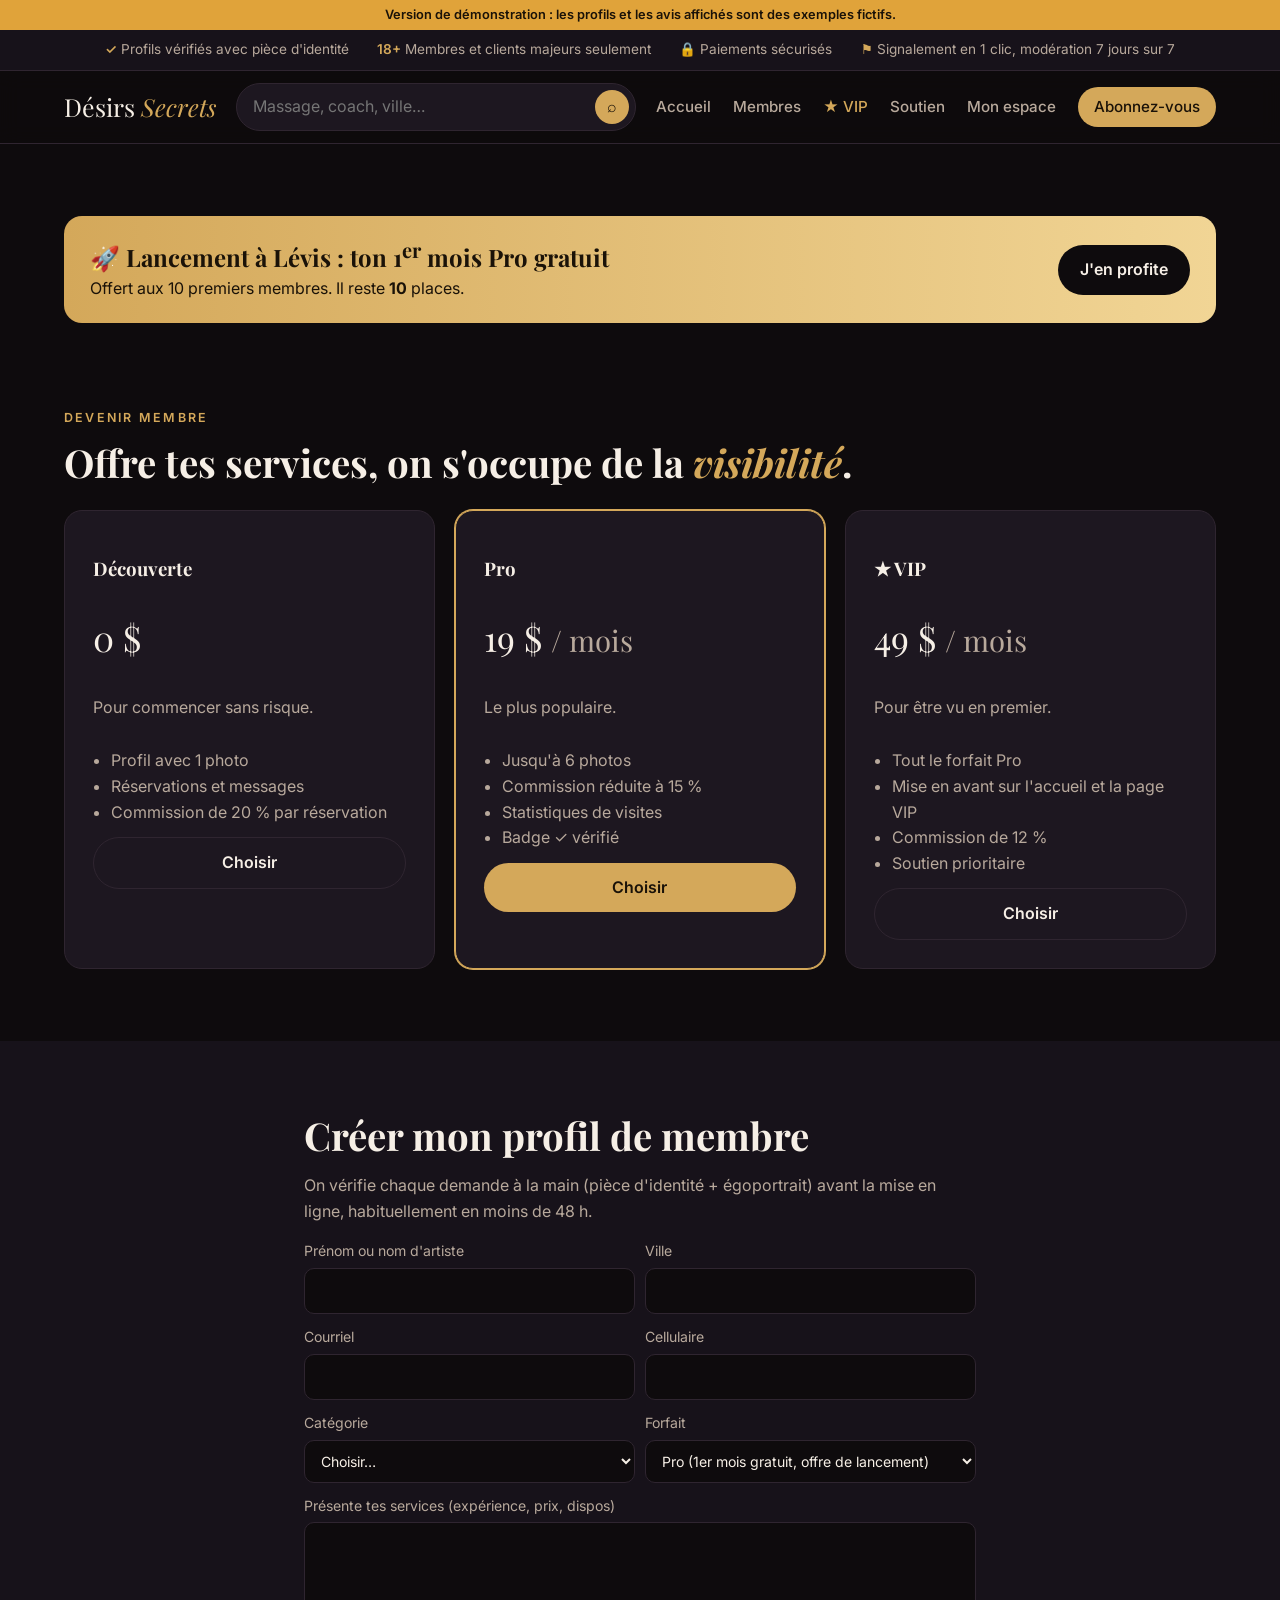
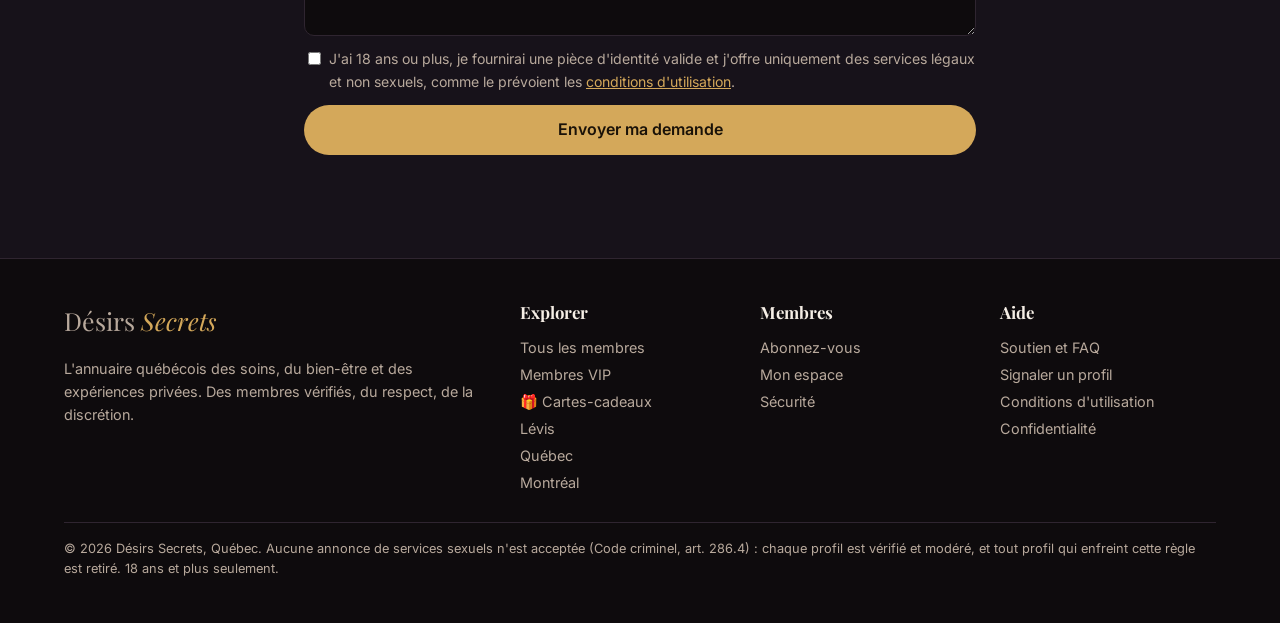
==== commit 91a44004: "Renommer le site en Désirs Secrets et activer les formulaires Nouveau nom partout (textes, logo, app" ====
--- a/abonnement.html
+++ b/abonnement.html
@@ -3,15 +3,15 @@
 <head>
   <meta charset="utf-8">
   <meta name="viewport" content="width=device-width, initial-scale=1, viewport-fit=cover">
-  <title>Abonnez-vous · Plaisir Secret</title>
-  <meta name="description" content="Deviens membre de Plaisir Secret et offre tes services aux visiteurs du Québec.">
+  <title>Abonnez-vous · Désirs Secrets</title>
+  <meta name="description" content="Deviens membre de Désirs Secrets et offre tes services aux visiteurs du Québec.">
   <link rel="preconnect" href="https://fonts.googleapis.com">
   <link rel="preconnect" href="https://fonts.gstatic.com" crossorigin>
   <link rel="stylesheet" href="https://fonts.googleapis.com/css2?family=Inter:wght@400;500;600;700&family=Playfair+Display:ital,wght@0,500;0,700;1,500&display=swap">
   <meta property="og:type" content="website">
-  <meta property="og:site_name" content="Plaisir Secret">
+  <meta property="og:site_name" content="Désirs Secrets">
   <meta property="og:locale" content="fr_CA">
-  <meta property="og:title" content="Plaisir Secret · Offre-toi l'expérience dont tu rêves en secret">
+  <meta property="og:title" content="Désirs Secrets · Offre-toi l'expérience dont tu rêves en secret">
   <meta property="og:description" content="Massothérapie, soins, coaching, accompagnement et salons privés au Québec. Membres vérifiés, paiement sécurisé.">
   <meta property="og:image" content="https://plaisir-secret.vercel.app/assets/img/partage.jpg">
   <meta name="twitter:card" content="summary_large_image">
@@ -20,7 +20,7 @@
   <meta name="apple-mobile-web-app-capable" content="yes">
   <meta name="mobile-web-app-capable" content="yes">
   <meta name="apple-mobile-web-app-status-bar-style" content="black-translucent">
-  <meta name="apple-mobile-web-app-title" content="Plaisir Secret">
+  <meta name="apple-mobile-web-app-title" content="Désirs Secrets">
   <link rel="apple-touch-icon" href="assets/icons/apple-touch-icon.png">
   <link rel="icon" type="image/png" href="assets/icons/icon-192.png">
   <link rel="stylesheet" href="styles.css">
--- a/styles.css
+++ b/styles.css
@@ -1,4 +1,4 @@
-/* ===== Plaisir Secret : styles =====
+/* ===== Désirs Secrets : styles =====
    Les couleurs du site sont regroupées par thème (data-theme sur <html>).
    Pour changer de thème, modifie data-theme dans layout.js (THEME_PAR_DEFAUT). */
 
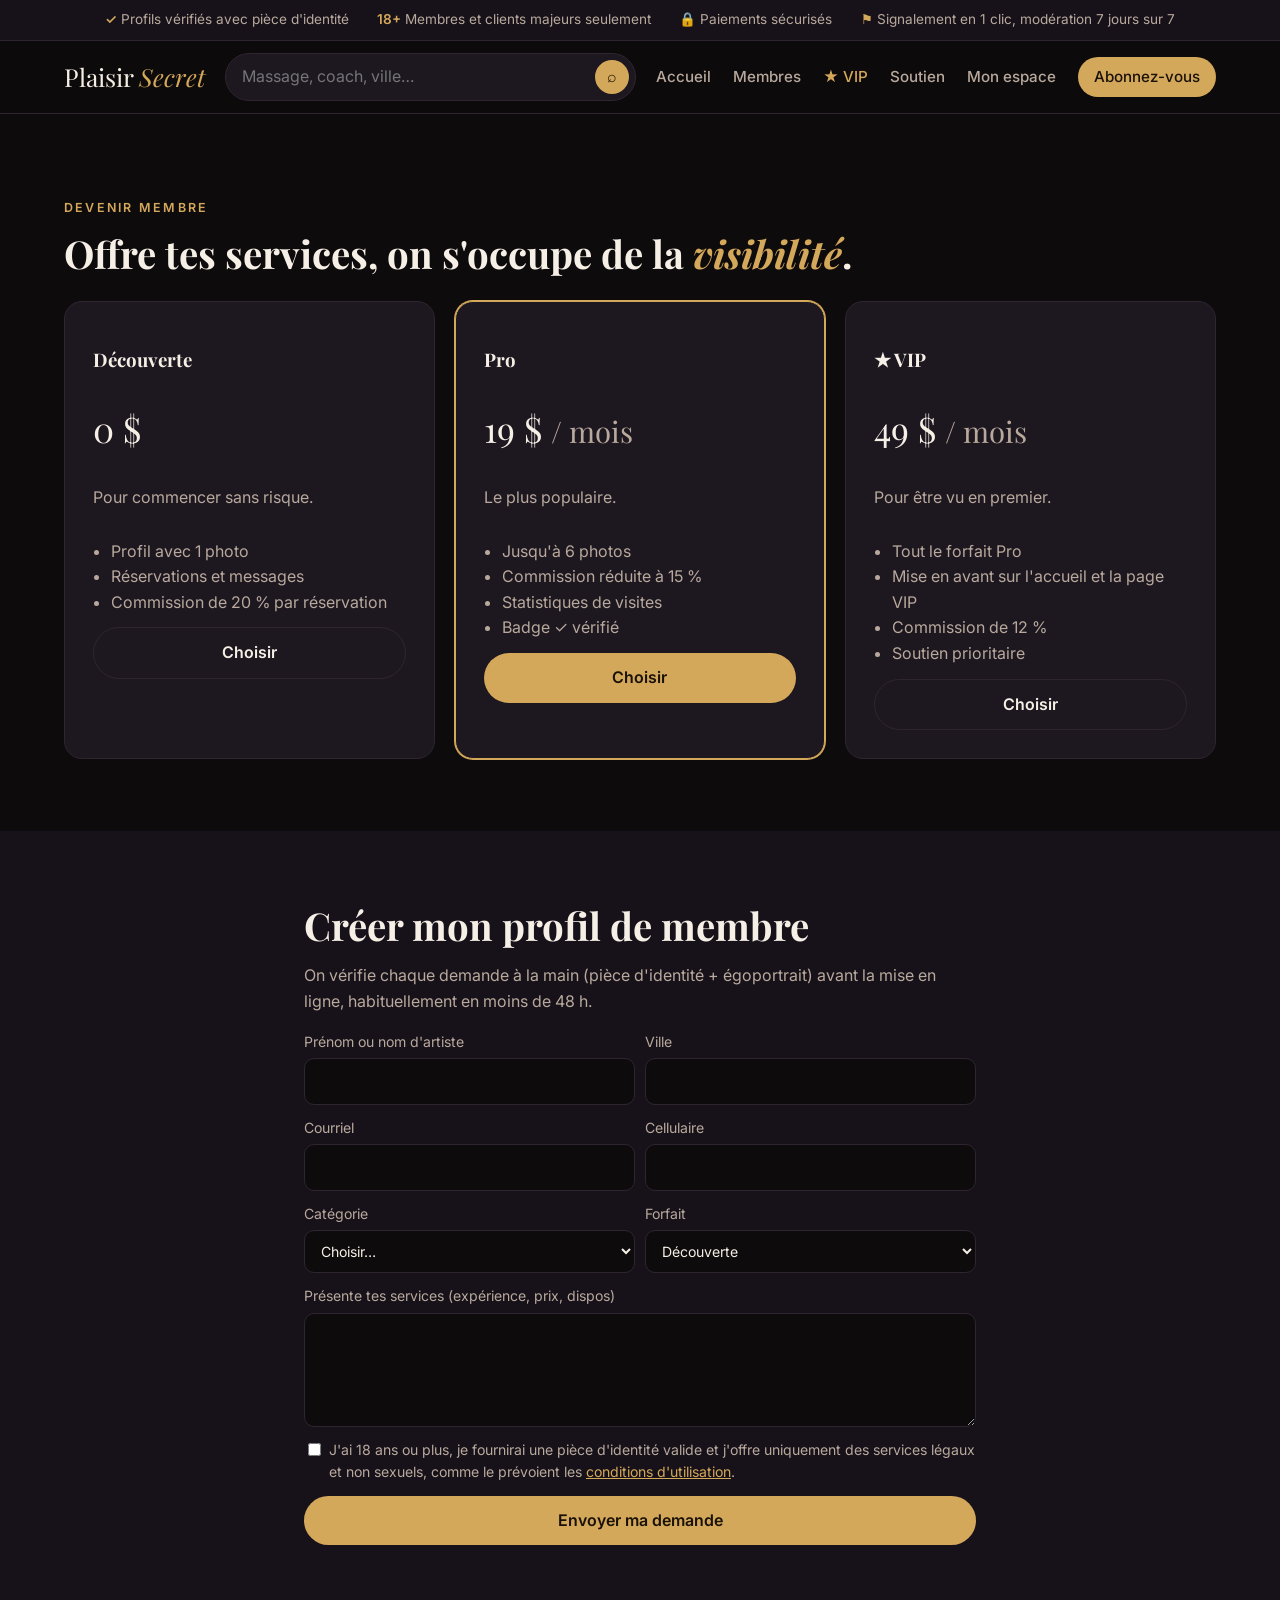
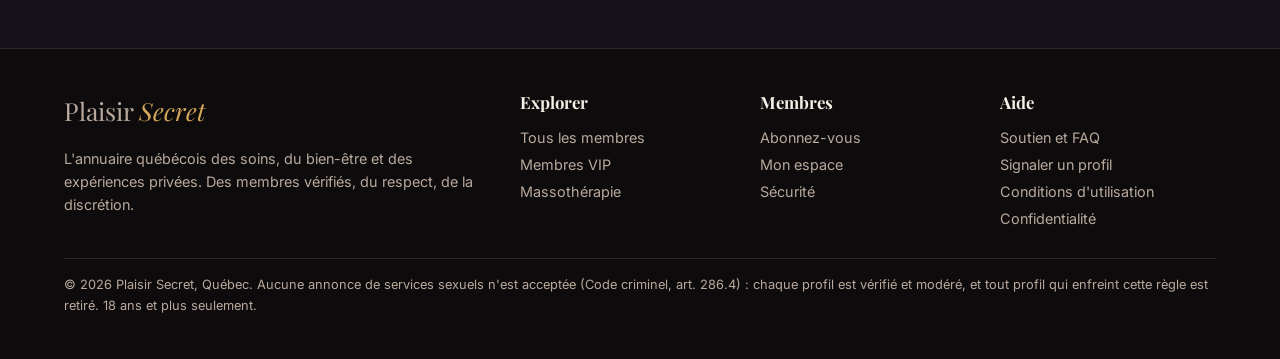
==== commit 05ca8022: "Merge pull request #2 from maddnoskill/etape-03-formulaires-et-paiements Étape 3 : appli mobile, for" ====
--- a/abonnement.html
+++ b/abonnement.html
@@ -3,24 +3,17 @@
 <head>
   <meta charset="utf-8">
   <meta name="viewport" content="width=device-width, initial-scale=1, viewport-fit=cover">
-  <title>Abonnez-vous · Désirs Secrets</title>
-  <meta name="description" content="Deviens membre de Désirs Secrets et offre tes services aux visiteurs du Québec.">
+  <title>Abonnez-vous · Plaisir Secret</title>
+  <meta name="description" content="Deviens membre de Plaisir Secret et offre tes services aux visiteurs du Québec.">
   <link rel="preconnect" href="https://fonts.googleapis.com">
   <link rel="preconnect" href="https://fonts.gstatic.com" crossorigin>
   <link rel="stylesheet" href="https://fonts.googleapis.com/css2?family=Inter:wght@400;500;600;700&family=Playfair+Display:ital,wght@0,500;0,700;1,500&display=swap">
-  <meta property="og:type" content="website">
-  <meta property="og:site_name" content="Désirs Secrets">
-  <meta property="og:locale" content="fr_CA">
-  <meta property="og:title" content="Désirs Secrets · Offre-toi l'expérience dont tu rêves en secret">
-  <meta property="og:description" content="Massothérapie, soins, coaching, accompagnement et salons privés au Québec. Membres vérifiés, paiement sécurisé.">
-  <meta property="og:image" content="https://plaisir-secret.vercel.app/assets/img/partage.jpg">
-  <meta name="twitter:card" content="summary_large_image">
   <link rel="manifest" href="manifest.webmanifest">
   <meta name="theme-color" content="#0e0b0d">
   <meta name="apple-mobile-web-app-capable" content="yes">
   <meta name="mobile-web-app-capable" content="yes">
   <meta name="apple-mobile-web-app-status-bar-style" content="black-translucent">
-  <meta name="apple-mobile-web-app-title" content="Désirs Secrets">
+  <meta name="apple-mobile-web-app-title" content="Plaisir Secret">
   <link rel="apple-touch-icon" href="assets/icons/apple-touch-icon.png">
   <link rel="icon" type="image/png" href="assets/icons/icon-192.png">
   <link rel="stylesheet" href="styles.css">
@@ -30,10 +23,6 @@
 <div id="site-header"></div>
 <main>
 
-<section class="section" style="padding-bottom:0"><div class="wrap"><div class="promo">
-  <div><h3>🚀 Lancement à Lévis : ton 1<sup>er</sup> mois Pro gratuit</h3><p>Offert aux 10 premiers membres. Il reste <strong data-places>10</strong> places.</p></div>
-  <a class="btn" href="abonnement.html#inscription">J'en profite</a>
-</div></div></section>
 <section class="section"><div class="wrap">
   <div class="section-head"><div><p class="eyebrow">Devenir membre</p><h2>Offre tes services, on s'occupe de la <em>visibilité</em>.</h2></div></div>
   <div class="plans">
@@ -50,7 +39,7 @@
     <div class="two"><label>Prénom ou nom d'artiste<input name="nom" required></label><label>Ville<input name="ville" required></label></div>
     <div class="two"><label>Courriel<input type="email" name="courriel" required></label><label>Cellulaire<input type="tel" name="telephone" required></label></div>
     <div class="two"><label>Catégorie<select name="categorie" required><option value="">Choisir…</option><option>Massothérapie</option><option>Soins et bien-être</option><option>Coaching</option><option>Accompagnement et sorties</option><option>Ménage</option><option>Espaces privés</option></select></label>
-    <label>Forfait<select name="forfait"><option>Découverte</option><option selected>Pro (1er mois gratuit, offre de lancement)</option><option>VIP</option></select></label></div>
+    <label>Forfait<select name="forfait"><option>Découverte</option><option>Pro</option><option>VIP</option></select></label></div>
     <label>Présente tes services (expérience, prix, dispos)<textarea name="presentation" rows="4" required></textarea></label>
     <label class="check"><input type="checkbox" required> <span>J'ai 18 ans ou plus, je fournirai une pièce d'identité valide et j'offre uniquement des services légaux et non sexuels, comme le prévoient les <a href="conditions.html">conditions d'utilisation</a>.</span></label>
     <button class="btn" type="submit">Envoyer ma demande</button>
--- a/styles.css
+++ b/styles.css
@@ -1,4 +1,4 @@
-/* ===== Désirs Secrets : styles =====
+/* ===== Plaisir Secret : styles =====
    Les couleurs du site sont regroupées par thème (data-theme sur <html>).
    Pour changer de thème, modifie data-theme dans layout.js (THEME_PAR_DEFAUT). */
 
@@ -283,28 +283,3 @@
   .avail .check { grid-column: 2 / -1; margin-top: -4px; }
 }
 @media (max-width: 760px) { .status-row { grid-template-columns: 1fr 1fr; gap: 10px; } .stat strong { font-size: 1.2rem; } }
-
-/* ----- Avis et bandeau démo ----- */
-.avis { background: var(--card); border: 1px solid var(--line); border-radius: var(--radius); padding: 14px 16px; margin-bottom: 10px; }
-.avis p { color: var(--text) !important; margin: 6px 0 !important; }
-.avis-tete { display: flex; justify-content: space-between; align-items: center; }
-.stars { color: var(--accent); letter-spacing: 2px; }
-.tag-demo { color: #e0a33a; font-weight: 600; }
-.tag-ok { color: #2fae74; font-weight: 600; }
-.demo-bar { background: #e0a33a; color: #1a1208; text-align: center; font-size: .8rem; font-weight: 600; padding: 5px 12px; }
-
-/* ----- Dispo ce soir, offre, cadeaux, villes ----- */
-.badge.soir { background: #c2185b; color: #fff; }
-.ph .badge.soir { position: absolute; z-index: 2; top: 44px; left: 12px; }
-#filtre-soir.actif { background: #c2185b; border-color: #c2185b; color: #fff; }
-.switch { display: flex !important; gap: 12px; align-items: flex-start; cursor: pointer; color: var(--text) !important; }
-.switch input { width: 22px !important; height: 22px; accent-color: #c2185b; margin-top: 2px; }
-.soir-panel { border-color: #c2185b; }
-.promo { background: linear-gradient(90deg, var(--accent), var(--accent-2)); color: var(--on-accent); border-radius: calc(var(--radius) + 4px); padding: 22px 26px; display: flex; gap: 18px; align-items: center; justify-content: space-between; flex-wrap: wrap; }
-.promo h3 { margin: 0; font-size: 1.5rem; color: var(--on-accent); }
-.promo p { margin: 4px 0 0; }
-.promo .btn { background: var(--bg); color: var(--text) !important; }
-.gift { display: grid; grid-template-columns: repeat(3, 1fr); gap: 18px; }
-.gift .card-gift { background: linear-gradient(135deg, #1d1720, #2a2216); border: 1px solid var(--accent); border-radius: 16px; padding: 26px; text-align: center; display: grid; gap: 10px; }
-.card-gift .montant { font-family: var(--font-title); font-size: 2.6rem; color: var(--accent); }
-@media (max-width: 760px) { .gift { grid-template-columns: 1fr; } }
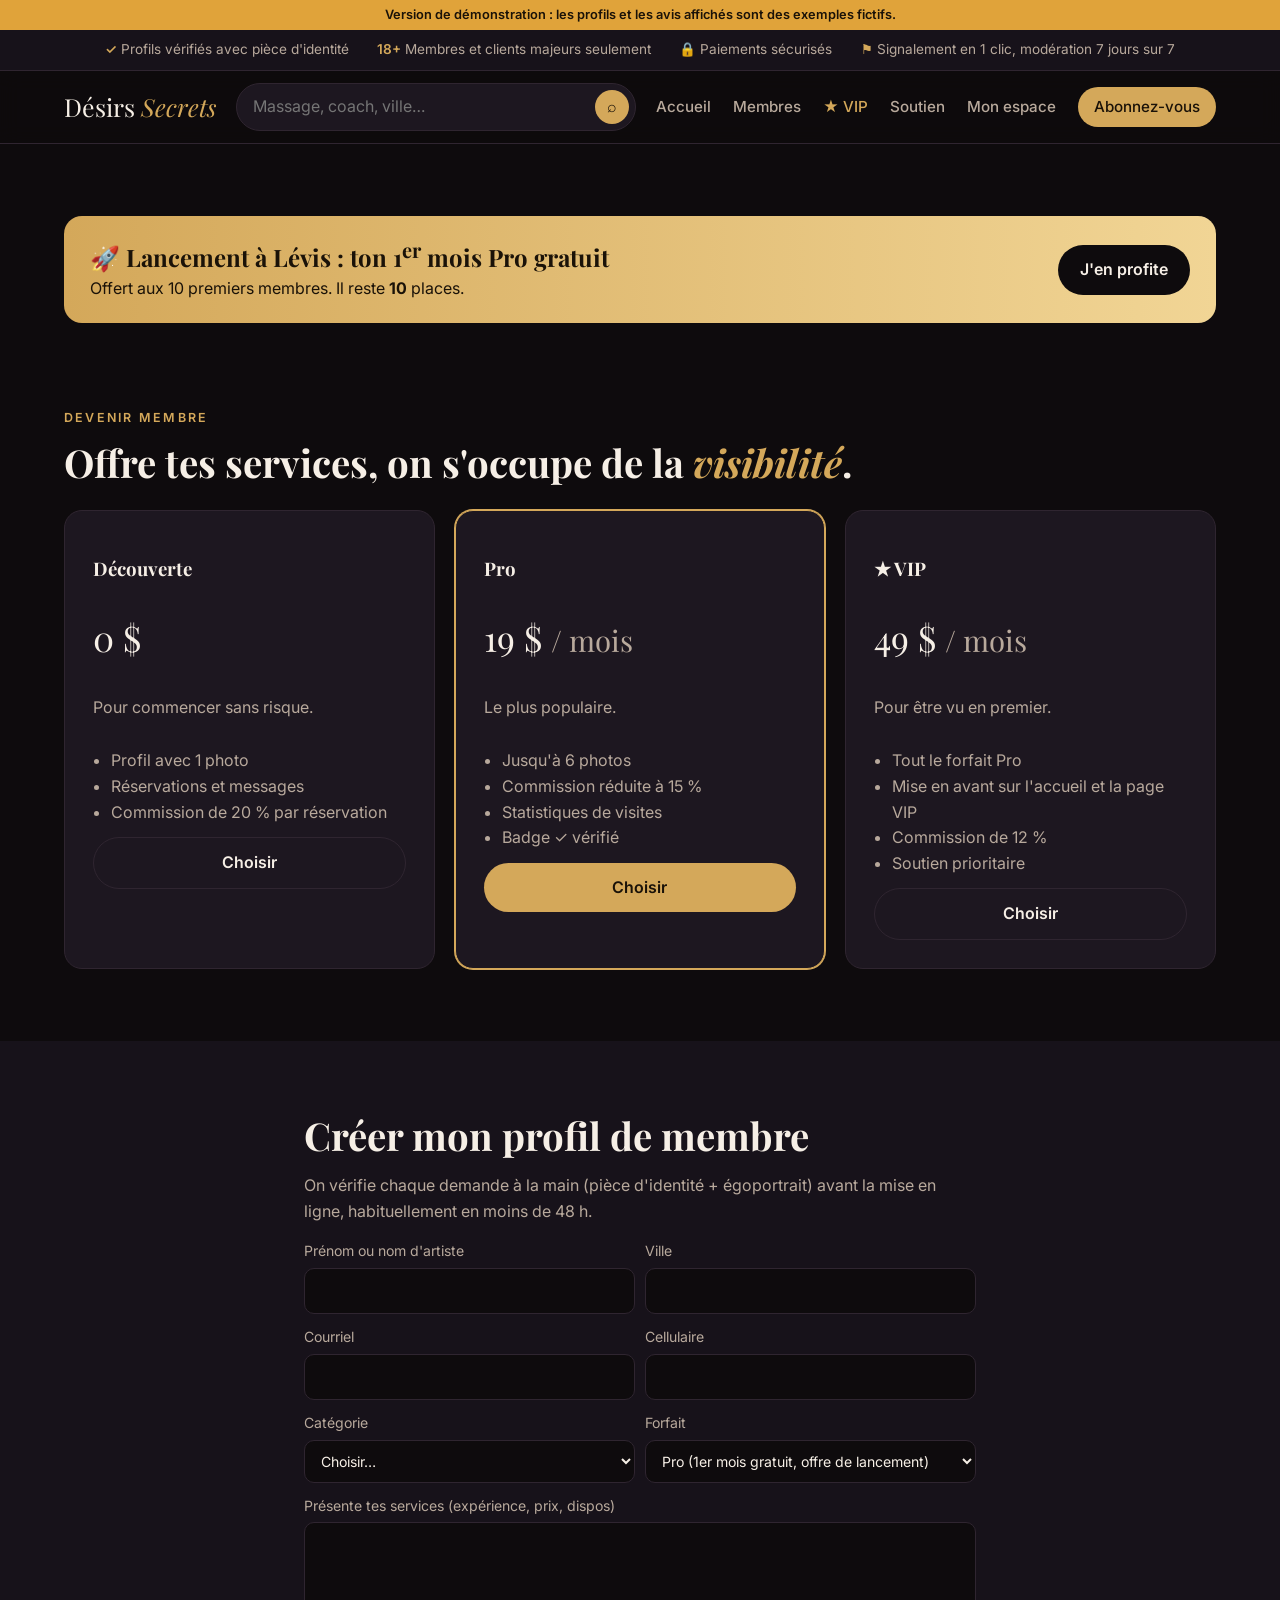
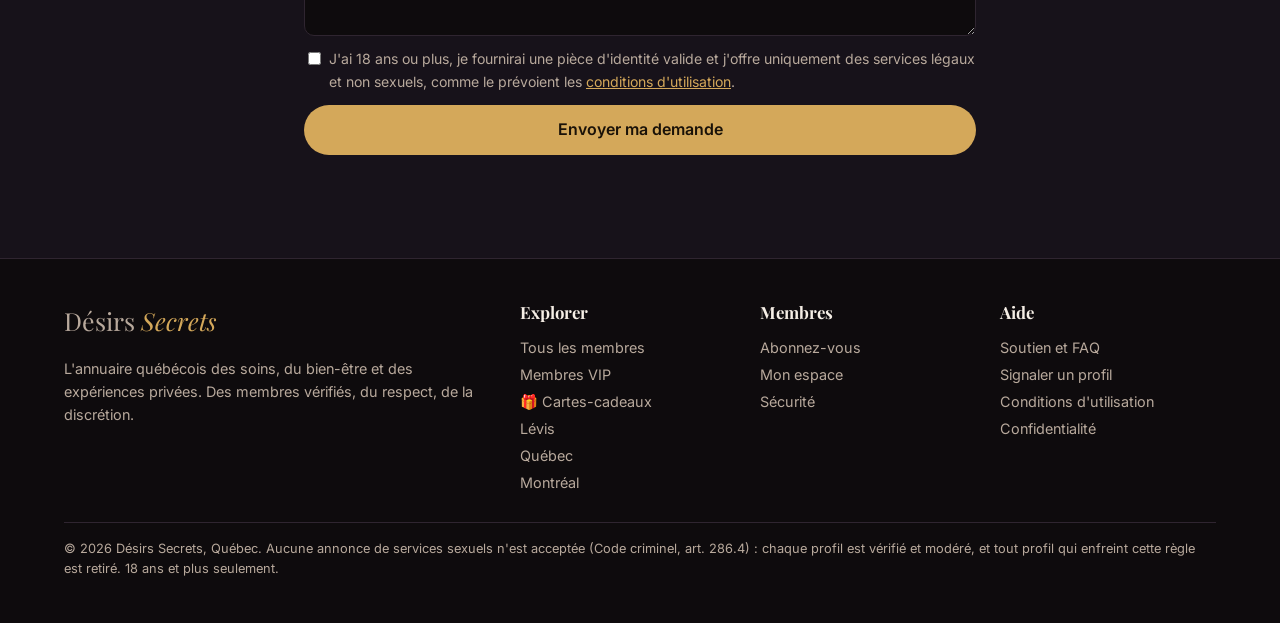
==== commit aaa8e621: "Merge pull request #3 from maddnoskill/etape-04-domaine-et-lancement Étape 4 : Désirs Secrets, lance" ====
--- a/abonnement.html
+++ b/abonnement.html
@@ -3,17 +3,24 @@
 <head>
   <meta charset="utf-8">
   <meta name="viewport" content="width=device-width, initial-scale=1, viewport-fit=cover">
-  <title>Abonnez-vous · Plaisir Secret</title>
-  <meta name="description" content="Deviens membre de Plaisir Secret et offre tes services aux visiteurs du Québec.">
+  <title>Abonnez-vous · Désirs Secrets</title>
+  <meta name="description" content="Deviens membre de Désirs Secrets et offre tes services aux visiteurs du Québec.">
   <link rel="preconnect" href="https://fonts.googleapis.com">
   <link rel="preconnect" href="https://fonts.gstatic.com" crossorigin>
   <link rel="stylesheet" href="https://fonts.googleapis.com/css2?family=Inter:wght@400;500;600;700&family=Playfair+Display:ital,wght@0,500;0,700;1,500&display=swap">
+  <meta property="og:type" content="website">
+  <meta property="og:site_name" content="Désirs Secrets">
+  <meta property="og:locale" content="fr_CA">
+  <meta property="og:title" content="Désirs Secrets · Offre-toi l'expérience dont tu rêves en secret">
+  <meta property="og:description" content="Massothérapie, soins, coaching, accompagnement et salons privés au Québec. Membres vérifiés, paiement sécurisé.">
+  <meta property="og:image" content="https://plaisir-secret.vercel.app/assets/img/partage.jpg">
+  <meta name="twitter:card" content="summary_large_image">
   <link rel="manifest" href="manifest.webmanifest">
   <meta name="theme-color" content="#0e0b0d">
   <meta name="apple-mobile-web-app-capable" content="yes">
   <meta name="mobile-web-app-capable" content="yes">
   <meta name="apple-mobile-web-app-status-bar-style" content="black-translucent">
-  <meta name="apple-mobile-web-app-title" content="Plaisir Secret">
+  <meta name="apple-mobile-web-app-title" content="Désirs Secrets">
   <link rel="apple-touch-icon" href="assets/icons/apple-touch-icon.png">
   <link rel="icon" type="image/png" href="assets/icons/icon-192.png">
   <link rel="stylesheet" href="styles.css">
@@ -23,6 +30,10 @@
 <div id="site-header"></div>
 <main>
 
+<section class="section" style="padding-bottom:0"><div class="wrap"><div class="promo">
+  <div><h3>🚀 Lancement à Lévis : ton 1<sup>er</sup> mois Pro gratuit</h3><p>Offert aux 10 premiers membres. Il reste <strong data-places>10</strong> places.</p></div>
+  <a class="btn" href="abonnement.html#inscription">J'en profite</a>
+</div></div></section>
 <section class="section"><div class="wrap">
   <div class="section-head"><div><p class="eyebrow">Devenir membre</p><h2>Offre tes services, on s'occupe de la <em>visibilité</em>.</h2></div></div>
   <div class="plans">
@@ -39,7 +50,7 @@
     <div class="two"><label>Prénom ou nom d'artiste<input name="nom" required></label><label>Ville<input name="ville" required></label></div>
     <div class="two"><label>Courriel<input type="email" name="courriel" required></label><label>Cellulaire<input type="tel" name="telephone" required></label></div>
     <div class="two"><label>Catégorie<select name="categorie" required><option value="">Choisir…</option><option>Massothérapie</option><option>Soins et bien-être</option><option>Coaching</option><option>Accompagnement et sorties</option><option>Ménage</option><option>Espaces privés</option></select></label>
-    <label>Forfait<select name="forfait"><option>Découverte</option><option>Pro</option><option>VIP</option></select></label></div>
+    <label>Forfait<select name="forfait"><option>Découverte</option><option selected>Pro (1er mois gratuit, offre de lancement)</option><option>VIP</option></select></label></div>
     <label>Présente tes services (expérience, prix, dispos)<textarea name="presentation" rows="4" required></textarea></label>
     <label class="check"><input type="checkbox" required> <span>J'ai 18 ans ou plus, je fournirai une pièce d'identité valide et j'offre uniquement des services légaux et non sexuels, comme le prévoient les <a href="conditions.html">conditions d'utilisation</a>.</span></label>
     <button class="btn" type="submit">Envoyer ma demande</button>
--- a/styles.css
+++ b/styles.css
@@ -1,4 +1,4 @@
-/* ===== Plaisir Secret : styles =====
+/* ===== Désirs Secrets : styles =====
    Les couleurs du site sont regroupées par thème (data-theme sur <html>).
    Pour changer de thème, modifie data-theme dans layout.js (THEME_PAR_DEFAUT). */
 
@@ -283,3 +283,28 @@
   .avail .check { grid-column: 2 / -1; margin-top: -4px; }
 }
 @media (max-width: 760px) { .status-row { grid-template-columns: 1fr 1fr; gap: 10px; } .stat strong { font-size: 1.2rem; } }
+
+/* ----- Avis et bandeau démo ----- */
+.avis { background: var(--card); border: 1px solid var(--line); border-radius: var(--radius); padding: 14px 16px; margin-bottom: 10px; }
+.avis p { color: var(--text) !important; margin: 6px 0 !important; }
+.avis-tete { display: flex; justify-content: space-between; align-items: center; }
+.stars { color: var(--accent); letter-spacing: 2px; }
+.tag-demo { color: #e0a33a; font-weight: 600; }
+.tag-ok { color: #2fae74; font-weight: 600; }
+.demo-bar { background: #e0a33a; color: #1a1208; text-align: center; font-size: .8rem; font-weight: 600; padding: 5px 12px; }
+
+/* ----- Dispo ce soir, offre, cadeaux, villes ----- */
+.badge.soir { background: #c2185b; color: #fff; }
+.ph .badge.soir { position: absolute; z-index: 2; top: 44px; left: 12px; }
+#filtre-soir.actif { background: #c2185b; border-color: #c2185b; color: #fff; }
+.switch { display: flex !important; gap: 12px; align-items: flex-start; cursor: pointer; color: var(--text) !important; }
+.switch input { width: 22px !important; height: 22px; accent-color: #c2185b; margin-top: 2px; }
+.soir-panel { border-color: #c2185b; }
+.promo { background: linear-gradient(90deg, var(--accent), var(--accent-2)); color: var(--on-accent); border-radius: calc(var(--radius) + 4px); padding: 22px 26px; display: flex; gap: 18px; align-items: center; justify-content: space-between; flex-wrap: wrap; }
+.promo h3 { margin: 0; font-size: 1.5rem; color: var(--on-accent); }
+.promo p { margin: 4px 0 0; }
+.promo .btn { background: var(--bg); color: var(--text) !important; }
+.gift { display: grid; grid-template-columns: repeat(3, 1fr); gap: 18px; }
+.gift .card-gift { background: linear-gradient(135deg, #1d1720, #2a2216); border: 1px solid var(--accent); border-radius: 16px; padding: 26px; text-align: center; display: grid; gap: 10px; }
+.card-gift .montant { font-family: var(--font-title); font-size: 2.6rem; color: var(--accent); }
+@media (max-width: 760px) { .gift { grid-template-columns: 1fr; } }
